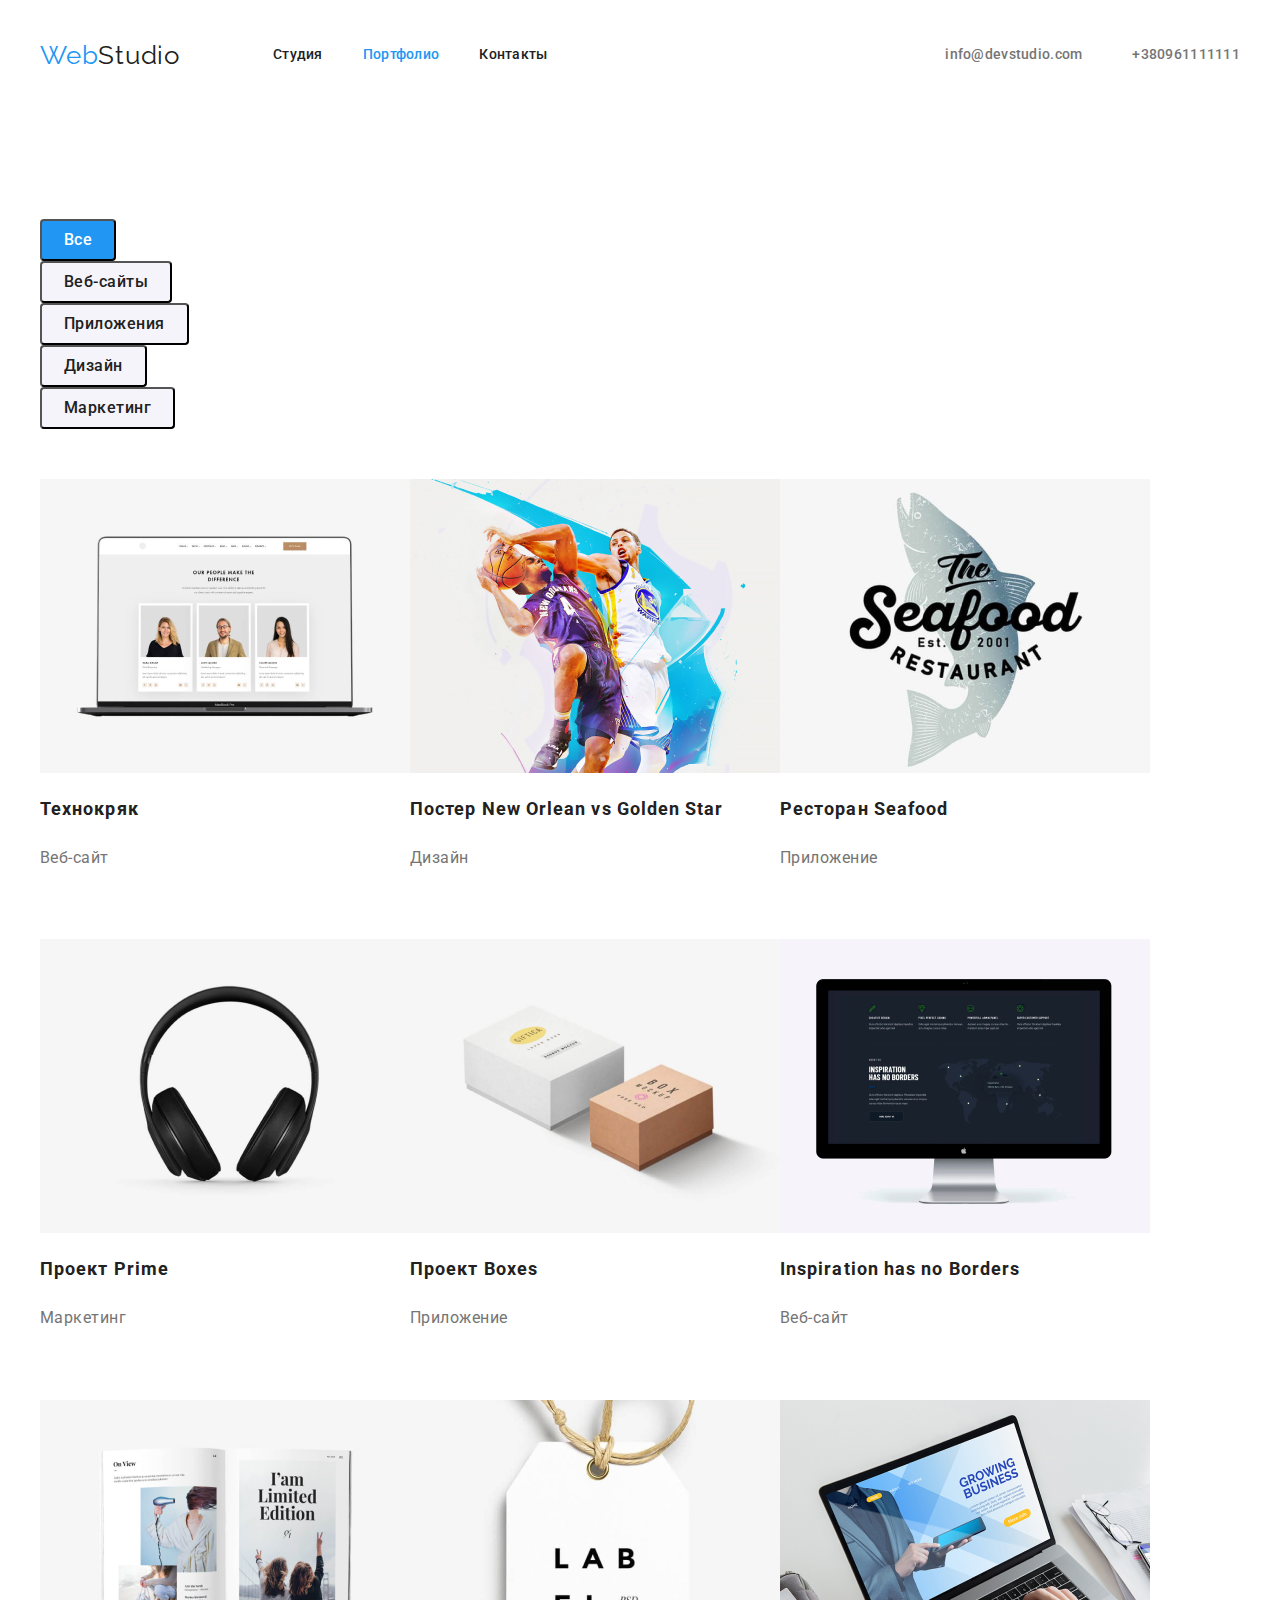
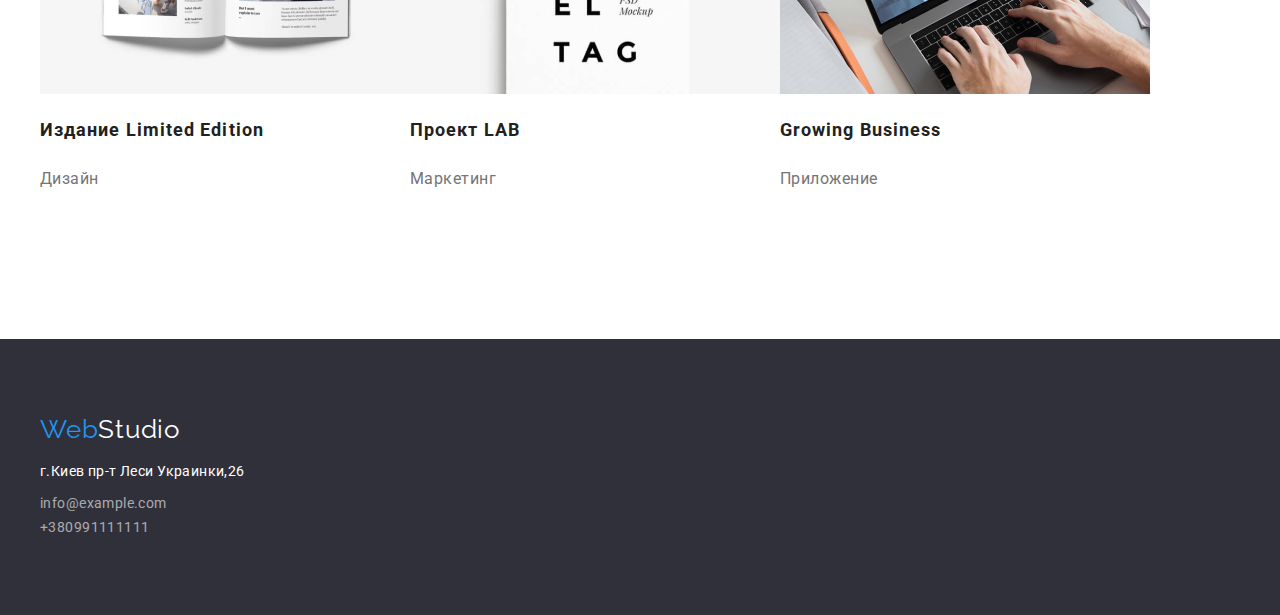
==== portfolio.html @ 878c1b2a "Add general" ====
<!DOCTYPE html>
<html lang="ru">

<head>
    <meta charset="UTF-8" />
    <meta http-equiv="X-UA-Compatible" content="IE=edge" />
    <meta name="viewport" content="width=device-width,initial-scale=1.0" />
    <title>Portfolio</title>
    <link rel="stylesheet"
        href="https://fonts.googleapis.com/css2?family=Raleway:wght@700&family=Roboto:wght@400;500;700;900&display=swap" />
    <link rel="stylesheet"
        href="https://cdnjs.cloudflare.com/ajax/libs/modern-normalize/1.1.0/modern-normalize.min.css" />
    <link rel="stylesheet" href="./css/styles.css" />
</head>

<body>
    <header class="page-header">
        <div class="container main-nav">
            <a href="" class="logo">Web<span class="subject">Studio</span></a>
            <nav>
                <ul class="navigations">
                    <li class="navigat"><a class="site-nav" href="./index.html" name="Студия">Студия</a></li>
                    <li class="navigat"><a class="site-item" href="" name="Порифолио">Портфолио</a></li>
                    <li class="navigat"><a class="site-nav" href="" name="Контакты">Контакты</a></li>
                </ul>
            </nav>
            <ul class="social-links">
                <li class="social"><a href="mailto:info@devstudio.com">info@devstudio.com</a></li>
                <li class="social"><a href="tel:+380961111111">+380961111111</a></li>
            </ul>
        </div>
    </header>
    <main class="main">
        <section class="section">
            <div class="container">
                <ul class="navigation">
                    <li><button class="link">Все</button></li>
                    <li><button class="btn">Веб-сайты</button></li>
                    <li><button class="btn">Приложения</button></li>
                    <li><button class="btn">Дизайн</button></li>
                    <li><button class="btn">Маркетинг</button></li>
                </ul>
                <ul class="content">
                    <li class="basket">
                        <a href=""><img src="./images/img-14.jpg" alt="фото1" width="370" height="294" />
                            <h3 class="title-item">Технокряк</h3>
                            <p class="content-text">Веб-сайт</p>
                        </a>
                    </li>
                    <li class="basket">
                        <a href=""><img src="./images/img-15.jpg" alt="фото2" width="370" height="294" />
                            <h3 class="title-item">Постер New Orlean vs Golden Star</h3>
                            <p class="content-text">Дизайн</p>
                        </a>
                    </li>
                    <li class="basket">
                        <a href=""><img src="./images/img-16.jpg" alt="фото3" width="370" height="294" />
                            <h3 class="title-item">Ресторан Seafood</h3>
                            <p class="content-text">Приложение</p>
                        </a>
                    </li>
                    <li class="basket">
                        <a href=""><img src="./images/img-18.jpg" alt="фото4" width="370" height="294" />
                            <h3 class="title-item">Проект Prime</h3>
                            <p class="content-text">Маркетинг</p>
                        </a>
                    </li>
                    <li class="basket">
                        <a href=""><img src="./images/img-19.jpg" alt="фото5" width="370" height="294" />
                            <h3 class="title-item">Проект Boxes</h3>
                            <p class="content-text">Приложение</p>
                        </a>
                    </li>
                    <li class="basket">
                        <a href=""><img src="./images/img-20.jpg" alt="фото6" width="370" height="294" />
                            <h3 class="title-item">Inspiration has no Borders</h3>
                            <p class="content-text">Веб-сайт</p>
                        </a>
                    </li>
                    <li class="basket-down">
                        <a href=""><img src="./images/img-21.jpg" alt="фото7" width="370" height="294" />
                            <h3 class="title-item">Издание Limited Edition</h3>
                            <p class="content-text">Дизайн</p>
                        </a>
                    </li>
                    <li class="basket-down">
                        <a href=""><img src="./images/img-22.jpg" alt="фото8" width="370" height="294" />
                            <h3 class="title-item">Проект LAB</h3>
                            <p class="content-text">Маркетинг</p>
                        </a>
                    </li>
                    <li class="basket-down">
                        <a href=""><img src="./images/img-23.jpg" alt="фото9" width="370" height="294" />
                            <h3 class="title-item">Growing Business</h3>
                            <p class="content-text">Приложение</p>
                        </a>
                    </li>
                </ul>
            </div>
        </section>
    </main>
    <footer class="footer">
        <div class="container">
            <a href="" class="logo-footer">Web<span class="subject-footer">Studio</span></a>
            <address>
                <p class="adress">г.Киев пр-т Леси Украинки,26</p>
                <ul class="social-items">
                    <li><a class="mail" href="mailto:info@example.com">info@example.com</a>
                    <li>
                    <li><a href="tel:=+380991111111">+380991111111</a></li>
                </ul>
            </address>
        </div>
    </footer>
</body>

</html>
---- css/styles.css ----
html {
  box-sizing: border-box;
}
*,
*::before,
*::after {
  box-sizing: inherit;
}
:root {
  --primary-text-color: #757575;
  --title-text-color: #212121;
  --accent-color: #2196f3;
  --main-background-color: #ffffff;
  --color-hero-footer: #2f303a;
}
body {
  color: var(--primary-text-color);
  font-family: Roboto, sans-serif;
}
ul {
  list-style: none;
  padding: 0;
  margin: 0;
}
a {
  text-decoration: none;
}
address {
  font-style: normal;
}
img {
  display: block;
}
.container {
  margin-left: auto;
  margin-right: auto;
  padding-top: 15px;
  padding-bottom: 15px;
  width: 1200px;
}
.main-nav {
  display: flex;
  align-items: center;
}
.main,
.list,
.section {
  background-color: var(--main-background-color);
}
.section,
.team,
.list {
  padding-top: 94px;
  padding-bottom: 94px;
}
.page-header {
  background-color: var(--main-background-color);
}
.logo,
.logo-footer {
  color: var(--accent-color);
  font-family: Raleway, sans-serif;
  font-size: 26px;
  line-height: 1.19;
  letter-spacing: 0.03em;
}
.navigations {
  display: flex;
  margin-left: 93px;
}
.navigations .navigat:not(:last-child) {
  margin-right: 40px;
}
.subject {
  color: var(--title-text-color);
}
.site-item {
  color: var(--accent-color);
}
.site-nav {
  color: var(--title-text-color);
}
.navigations,
.social-links {
  font-weight: 500;
  font-size: 14px;
  line-height: 1.14;
  letter-spacing: 0.02em;
}
.site-item,
.site-nav {
  display: block;
  padding-top: 32px;
  padding-bottom: 32px;
}
.site-nav:hover,
.site-nav:focus,
.site-item:hover,
.site-item:focus {
  color: var(--accent-color);
}
.social-links a {
  color: var(--primary-text-color);
}
.social-links a:hover,
.social-links a:focus {
  color: var(--accent-color);
}
.social-links {
  display: flex;
  margin-left: auto;
}
.social-links .social + .social {
  margin-left: 50px;
}
.hero {
  background-color: var(--color-hero-footer);
  text-align: center;
}
.hero-title {
  margin-top: 0;
  margin-bottom: 30px;
  color: var(--main-background-color);
  font-weight: 900;
  font-size: 44px;
  line-height: 1.36;
  text-align: center;
  letter-spacing: 0.06em;
  text-transform: uppercase;
}
.button {
  display: inline-block;
  color: var(--main-background-color);
  background-color: var(--accent-color);
  cursor: pointer;
  font-weight: 700;
  font-size: 16px;
  line-height: 1.88;
  text-align: center;
  align-items: center;
  letter-spacing: 0.06em;
  border-radius: 4px;
  padding: 10px 32px;
  min-width: 136px;
  margin-bottom: 200px;
}
.button:hover,
.button:focus {
  color: var(--main-background-color);
  background-color: #188ce8;
}
.features {
  display: flex;
}
.features .main {
  background-color: var(--main-background-color);
}
.feature-item,
.activity-item,
.team-list,
.team-item,
.title-item {
  color: var(--title-text-color);
}
.feature-item {
  font-weight: 700;
  font-size: 14px;
  line-height: 1.14;
  letter-spacing: 0.03em;
  text-transform: uppercase;
  margin-bottom: 10px;
}
.feature-item p {
  font-weight: 400;
  font-size: 14px;
  line-height: 1.71;
  letter-spacing: 0.03em;
  margin-bottom: 94px;
}
.activity-item,
.team-list {
  font-weight: 700;
  font-size: 36px;
  line-height: 1.17;
  text-align: center;
  letter-spacing: 0.03em;
  margin-bottom: 50px;
}
.action {
  display: flex;
}
.team {
  background-color: #f5f4fa;
}
.team-item {
  font-weight: 500;
  font-size: 16px;
  line-height: 1.19;
  text-align: center;
  letter-spacing: 0.03em;
  margin-bottom: 10px;
}
.team-prof {
  display: flex;
}
.team-prof p {
  font-weight: 400;
  font-size: 16px;
  line-height: 1.19;
  letter-spacing: 0.03em;
  text-align: center;
}
.footer {
  background-color: var(--color-hero-footer);
  font-weight: 400;
  font-size: 14px;
  line-height: 1.71;
  letter-spacing: 0.03em;
  padding-top: 60px;
  padding-bottom: 60px;
}
.logo-footer {
  margin-bottom: 20px;
}
.subject-footer {
  color: var(--main-background-color);
}
.adress {
  color: var(--main-background-color);
  margin-bottom: 9px;
}
.mail {
  margin-bottom: 9px;
}
.social-items a {
  color: rgba(255, 255, 255, 0.6);
}
.social-items a:hover,
.social-items a:focus {
  color: var(--accent-color);
}
.navigation {
  display: inline-block;
  margin-bottom: 50px;
}
.btn {
  display: inline-block;
  color: var(--title-text-color);
  background-color: #f5f4fa;
  cursor: pointer;
  font-weight: 500;
  font-size: 16px;
  line-height: 1.63;
  letter-spacing: 0.03em;
  text-align: center;
  border-radius: 4px;
  padding: 6px 22px;
  min-width: 59px;
}
.link {
  display: inline-block;
  color: var(--main-background-color);
  background-color: var(--accent-color);
  cursor: pointer;
  font-weight: 500;
  font-size: 16px;
  line-height: 1.63;
  letter-spacing: 0.03em;
  text-align: center;
  border-radius: 4px;
  padding: 6px 22px;
  min-width: 29px;
}
.btn:hover,
.btn:focus,
.link:hover,
.link:focus {
  color: var(--main-background-color);
  background-color: var(--accent-color);
}
.content {
  display: flex;
  flex-wrap: wrap;
}
.basket {
  margin-bottom: 30px;
}
.basket,
.basket-down {
  padding-bottom: 20px;
}
.content h3 {
  font-weight: 700;
  font-size: 18px;
  line-height: 2;
  letter-spacing: 0.06em;
  margin-bottom: 4px;
}
.content p {
  font-weight: 400;
  font-size: 16px;
  line-height: 1.88;
  letter-spacing: 0.03em;
}
.content-text {
  color: var(--primary-text-color);
}
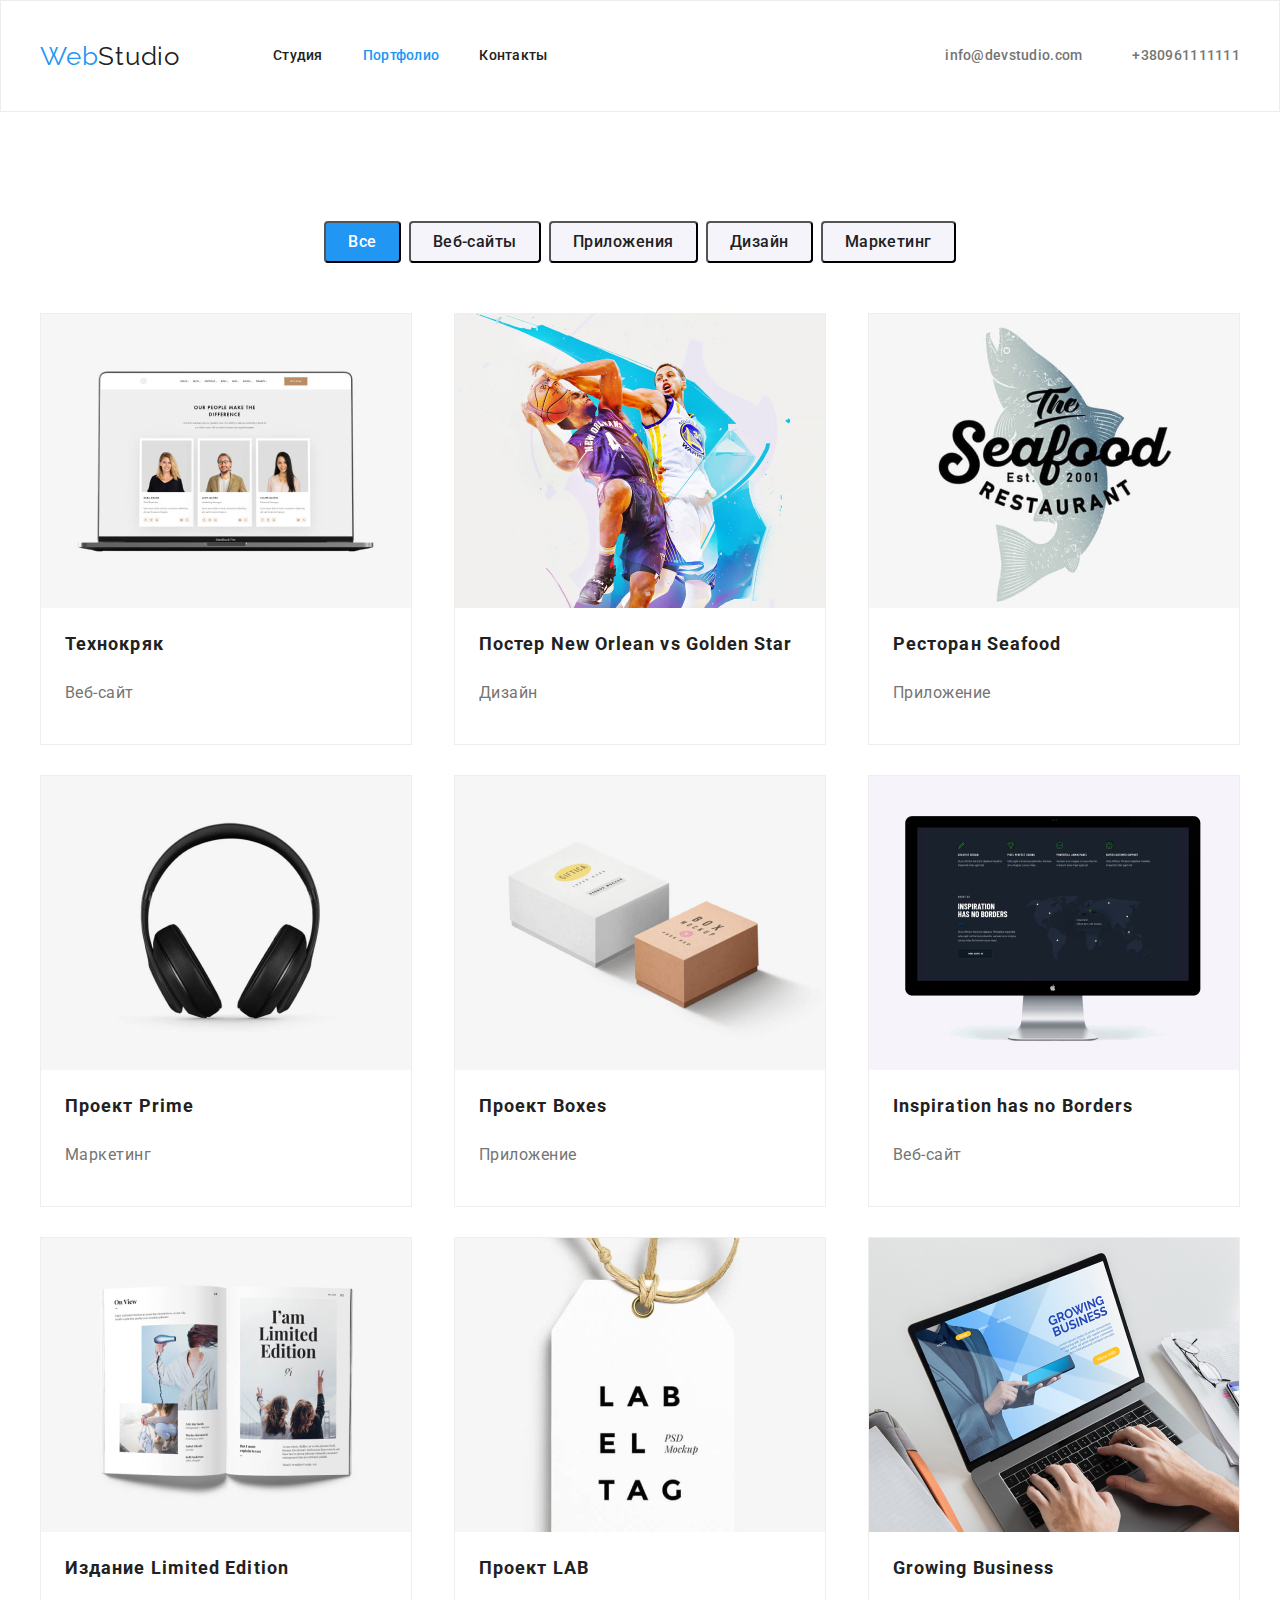
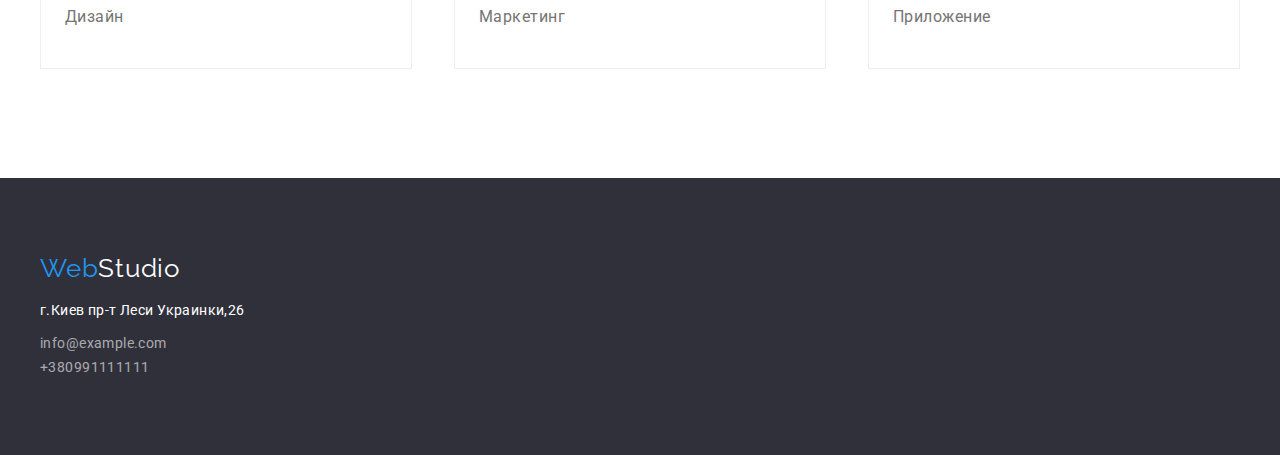
==== commit 1dcf4ab8: "Add flex" ====
--- a/portfolio.html
+++ b/portfolio.html
@@ -31,68 +31,86 @@
         </div>
     </header>
     <main class="main">
-        <section class="section">
+        <section class="sections">
             <div class="container">
                 <ul class="navigation">
-                    <li><button class="link">Все</button></li>
-                    <li><button class="btn">Веб-сайты</button></li>
-                    <li><button class="btn">Приложения</button></li>
-                    <li><button class="btn">Дизайн</button></li>
-                    <li><button class="btn">Маркетинг</button></li>
+                    <li class="push"><button class="link">Все</button></li>
+                    <li class="push"><button class="btn">Веб-сайты</button></li>
+                    <li class="push"><button class="btn">Приложения</button></li>
+                    <li class="push"><button class="btn">Дизайн</button></li>
+                    <li class="push"><button class="btn">Маркетинг</button></li>
                 </ul>
                 <ul class="content">
                     <li class="basket">
                         <a href=""><img src="./images/img-14.jpg" alt="фото1" width="370" height="294" />
-                            <h3 class="title-item">Технокряк</h3>
+                            <div class="padding">
+                                <h3 class="title-item">Технокряк</h3>
                             <p class="content-text">Веб-сайт</p>
+                        </div>
                         </a>
                     </li>
                     <li class="basket">
                         <a href=""><img src="./images/img-15.jpg" alt="фото2" width="370" height="294" />
-                            <h3 class="title-item">Постер New Orlean vs Golden Star</h3>
+                            <div class="padding">
+                                <h3 class="title-item">Постер New Orlean vs Golden Star</h3>
                             <p class="content-text">Дизайн</p>
+                            </div>
                         </a>
                     </li>
                     <li class="basket">
                         <a href=""><img src="./images/img-16.jpg" alt="фото3" width="370" height="294" />
-                            <h3 class="title-item">Ресторан Seafood</h3>
+                            <div class="padding">
+                                <h3 class="title-item">Ресторан Seafood</h3>
                             <p class="content-text">Приложение</p>
+                            </div>
                         </a>
                     </li>
                     <li class="basket">
                         <a href=""><img src="./images/img-18.jpg" alt="фото4" width="370" height="294" />
-                            <h3 class="title-item">Проект Prime</h3>
+                            <div class="padding">
+                                <h3 class="title-item">Проект Prime</h3>
                             <p class="content-text">Маркетинг</p>
+                            </div>
                         </a>
                     </li>
                     <li class="basket">
                         <a href=""><img src="./images/img-19.jpg" alt="фото5" width="370" height="294" />
-                            <h3 class="title-item">Проект Boxes</h3>
+                            <div class="padding">
+                                <h3 class="title-item">Проект Boxes</h3>
                             <p class="content-text">Приложение</p>
+                            </div>
                         </a>
                     </li>
                     <li class="basket">
                         <a href=""><img src="./images/img-20.jpg" alt="фото6" width="370" height="294" />
-                            <h3 class="title-item">Inspiration has no Borders</h3>
+                            <div class="padding">
+                                <h3 class="title-item">Inspiration has no Borders</h3>
                             <p class="content-text">Веб-сайт</p>
+                            </div>
                         </a>
                     </li>
                     <li class="basket-down">
                         <a href=""><img src="./images/img-21.jpg" alt="фото7" width="370" height="294" />
-                            <h3 class="title-item">Издание Limited Edition</h3>
+                            <div class="padding">
+                                <h3 class="title-item">Издание Limited Edition</h3>
                             <p class="content-text">Дизайн</p>
+                            </div>
                         </a>
                     </li>
                     <li class="basket-down">
                         <a href=""><img src="./images/img-22.jpg" alt="фото8" width="370" height="294" />
-                            <h3 class="title-item">Проект LAB</h3>
+                            <div class="padding">
+                                <h3 class="title-item">Проект LAB</h3>
                             <p class="content-text">Маркетинг</p>
+                            </div>
                         </a>
                     </li>
                     <li class="basket-down">
                         <a href=""><img src="./images/img-23.jpg" alt="фото9" width="370" height="294" />
-                            <h3 class="title-item">Growing Business</h3>
+                            <div class="padding">
+                                <h3 class="title-item">Growing Business</h3>
                             <p class="content-text">Приложение</p>
+                            </div>
                         </a>
                     </li>
                 </ul>
--- a/css/styles.css
+++ b/css/styles.css
@@ -47,14 +47,18 @@
 .section {
   background-color: var(--main-background-color);
 }
-.section,
 .team,
-.list {
+.list,
+.sections {
   padding-top: 94px;
   padding-bottom: 94px;
 }
+.section {
+  padding-bottom: 94px;
+}
 .page-header {
   background-color: var(--main-background-color);
+  border: 1px solid #ececec;
 }
 .logo,
 .logo-footer {
@@ -116,6 +120,8 @@
 .hero {
   background-color: var(--color-hero-footer);
   text-align: center;
+  padding-top: 200px;
+  padding-bottom: 200px;
 }
 .hero-title {
   margin-top: 0;
@@ -142,7 +148,7 @@
   border-radius: 4px;
   padding: 10px 32px;
   min-width: 136px;
-  margin-bottom: 200px;
+  margin-bottom: 0;
 }
 .button:hover,
 .button:focus {
@@ -152,7 +158,11 @@
 .features {
   display: flex;
 }
-.features .main {
+.features .benefit:not(:last-child) {
+  margin-right: 30px;
+}
+.features,
+.main {
   background-color: var(--main-background-color);
 }
 .feature-item,
@@ -189,6 +199,12 @@
 .action {
   display: flex;
 }
+.action .photo:not(:last-child) {
+  margin-right: 30px;
+}
+.team-prof .person:not(:last-child) {
+  margin-right: 30px;
+}
 .team {
   background-color: #f5f4fa;
 }
@@ -199,6 +215,7 @@
   text-align: center;
   letter-spacing: 0.03em;
   margin-bottom: 10px;
+  margin-top: 30px;
 }
 .team-prof {
   display: flex;
@@ -209,6 +226,12 @@
   line-height: 1.19;
   letter-spacing: 0.03em;
   text-align: center;
+}
+.person {
+  background-color: var(--main-background-color);
+}
+.profession {
+  margin-bottom: 30px;
 }
 .footer {
   background-color: var(--color-hero-footer);
@@ -242,6 +265,11 @@
 .navigation {
   display: inline-block;
   margin-bottom: 50px;
+  display: flex;
+  justify-content: center;
+}
+.navigation .push:not(:last-child) {
+  margin-right: 8px;
 }
 .btn {
   display: inline-block;
@@ -281,13 +309,29 @@
 .content {
   display: flex;
   flex-wrap: wrap;
+  justify-content: space-between;
 }
 .basket {
   margin-bottom: 30px;
+  border: 1px solid #eeeeee;
+}
+.basket-down {
+  margin-bottom: 0;
+  border: 1px solid #eeeeee;
+}
+.padding {
+  padding-left: 24px;
+  padding-right: 24px;
 }
 .basket,
 .basket-down {
   padding-bottom: 20px;
+}
+.basket :nth-child(3n) {
+  margin-right: 0;
+}
+.basket-down:nth-child(3n) {
+  margin-right: 0;
 }
 .content h3 {
   font-weight: 700;
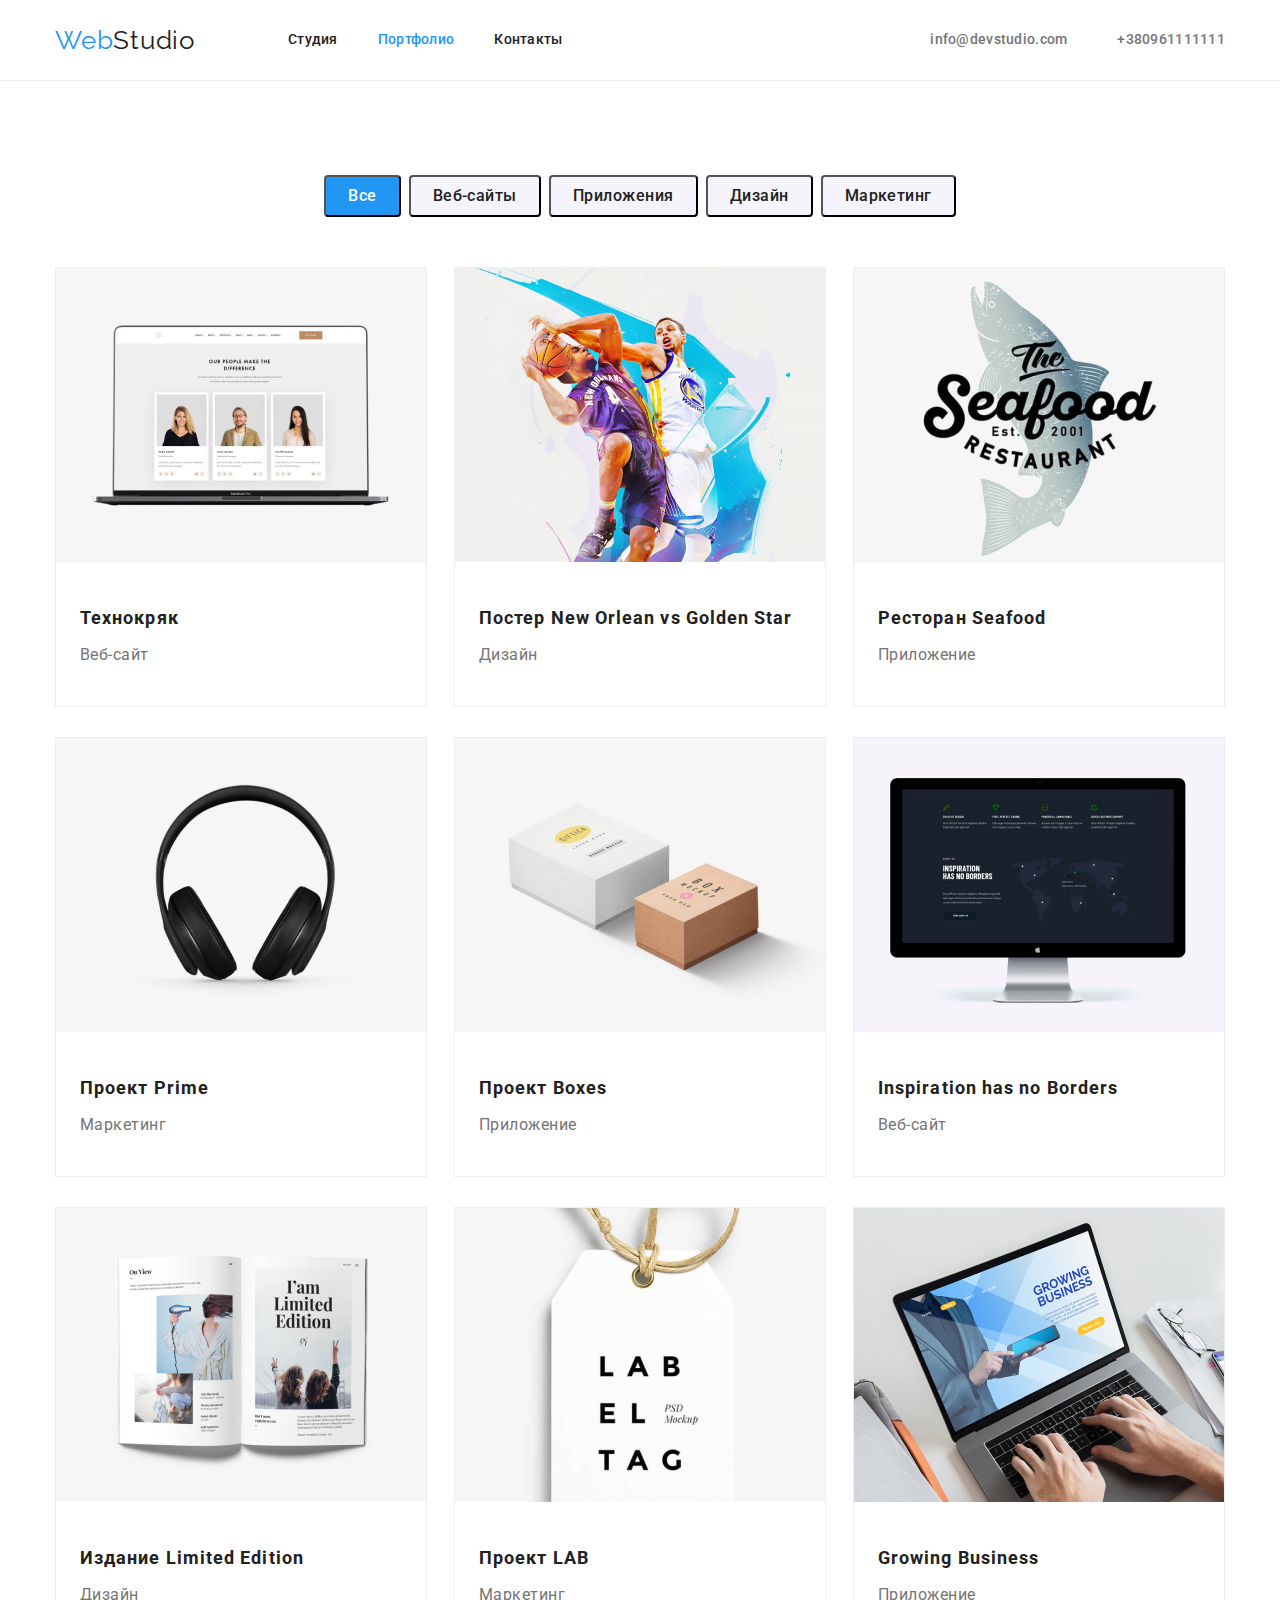
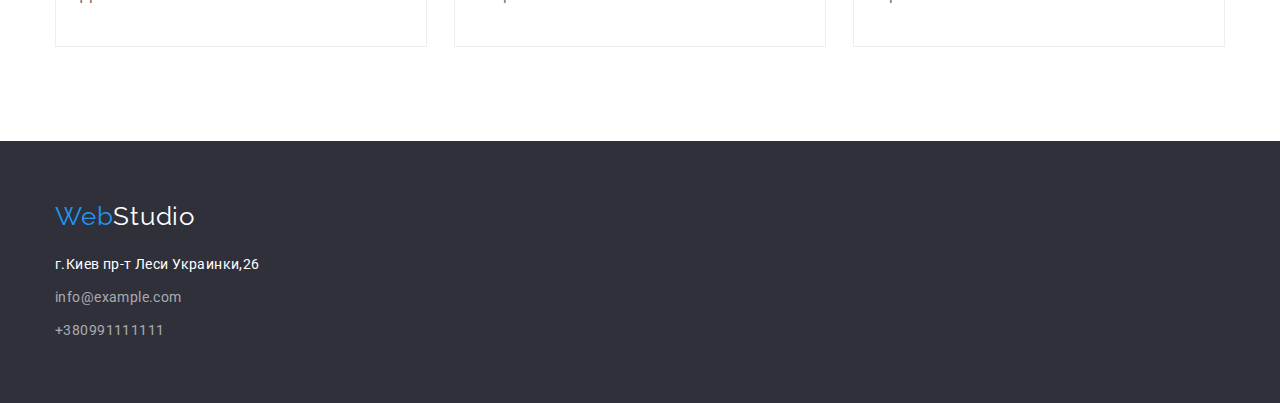
==== commit 43f9d310: "Add final correction" ====
--- a/portfolio.html
+++ b/portfolio.html
@@ -17,7 +17,7 @@
     <header class="page-header">
         <div class="container main-nav">
             <a href="" class="logo">Web<span class="subject">Studio</span></a>
-            <nav>
+            <nav class="panel">
                 <ul class="navigations">
                     <li class="navigat"><a class="site-nav" href="./index.html" name="Студия">Студия</a></li>
                     <li class="navigat"><a class="site-item" href="" name="Порифолио">Портфолио</a></li>
@@ -45,15 +45,15 @@
                         <a href=""><img src="./images/img-14.jpg" alt="фото1" width="370" height="294" />
                             <div class="padding">
                                 <h3 class="title-item">Технокряк</h3>
-                            <p class="content-text">Веб-сайт</p>
-                        </div>
+                                <p class="content-text">Веб-сайт</p>
+                            </div>
                         </a>
                     </li>
                     <li class="basket">
                         <a href=""><img src="./images/img-15.jpg" alt="фото2" width="370" height="294" />
                             <div class="padding">
                                 <h3 class="title-item">Постер New Orlean vs Golden Star</h3>
-                            <p class="content-text">Дизайн</p>
+                                <p class="content-text">Дизайн</p>
                             </div>
                         </a>
                     </li>
@@ -61,7 +61,7 @@
                         <a href=""><img src="./images/img-16.jpg" alt="фото3" width="370" height="294" />
                             <div class="padding">
                                 <h3 class="title-item">Ресторан Seafood</h3>
-                            <p class="content-text">Приложение</p>
+                                <p class="content-text">Приложение</p>
                             </div>
                         </a>
                     </li>
@@ -69,7 +69,7 @@
                         <a href=""><img src="./images/img-18.jpg" alt="фото4" width="370" height="294" />
                             <div class="padding">
                                 <h3 class="title-item">Проект Prime</h3>
-                            <p class="content-text">Маркетинг</p>
+                                <p class="content-text">Маркетинг</p>
                             </div>
                         </a>
                     </li>
@@ -77,7 +77,7 @@
                         <a href=""><img src="./images/img-19.jpg" alt="фото5" width="370" height="294" />
                             <div class="padding">
                                 <h3 class="title-item">Проект Boxes</h3>
-                            <p class="content-text">Приложение</p>
+                                <p class="content-text">Приложение</p>
                             </div>
                         </a>
                     </li>
@@ -85,7 +85,7 @@
                         <a href=""><img src="./images/img-20.jpg" alt="фото6" width="370" height="294" />
                             <div class="padding">
                                 <h3 class="title-item">Inspiration has no Borders</h3>
-                            <p class="content-text">Веб-сайт</p>
+                                <p class="content-text">Веб-сайт</p>
                             </div>
                         </a>
                     </li>
@@ -93,7 +93,7 @@
                         <a href=""><img src="./images/img-21.jpg" alt="фото7" width="370" height="294" />
                             <div class="padding">
                                 <h3 class="title-item">Издание Limited Edition</h3>
-                            <p class="content-text">Дизайн</p>
+                                <p class="content-text">Дизайн</p>
                             </div>
                         </a>
                     </li>
@@ -101,7 +101,7 @@
                         <a href=""><img src="./images/img-22.jpg" alt="фото8" width="370" height="294" />
                             <div class="padding">
                                 <h3 class="title-item">Проект LAB</h3>
-                            <p class="content-text">Маркетинг</p>
+                                <p class="content-text">Маркетинг</p>
                             </div>
                         </a>
                     </li>
@@ -109,7 +109,7 @@
                         <a href=""><img src="./images/img-23.jpg" alt="фото9" width="370" height="294" />
                             <div class="padding">
                                 <h3 class="title-item">Growing Business</h3>
-                            <p class="content-text">Приложение</p>
+                                <p class="content-text">Приложение</p>
                             </div>
                         </a>
                     </li>
@@ -121,12 +121,14 @@
         <div class="container">
             <a href="" class="logo-footer">Web<span class="subject-footer">Studio</span></a>
             <address>
-                <p class="adress">г.Киев пр-т Леси Украинки,26</p>
+                <div class="navigator">
+                    <p class="adress">г.Киев пр-т Леси Украинки,26</p>
                 <ul class="social-items">
-                    <li><a class="mail" href="mailto:info@example.com">info@example.com</a>
+                    <li class="post"><a class="mail" href="mailto:info@example.com">info@example.com</a>
                     <li>
-                    <li><a href="tel:=+380991111111">+380991111111</a></li>
+                    <li class="phone"><a href="tel:=+380991111111">+380991111111</a></li>
                 </ul>
+                </div>
             </address>
         </div>
     </footer>
--- a/css/styles.css
+++ b/css/styles.css
@@ -25,6 +25,15 @@
 a {
   text-decoration: none;
 }
+h3 {
+  margin-bottom: 0;
+}
+h2 {
+  margin-top: 0;
+}
+p {
+  margin-top: 0;
+}
 address {
   font-style: normal;
 }
@@ -34,8 +43,8 @@
 .container {
   margin-left: auto;
   margin-right: auto;
-  padding-top: 15px;
-  padding-bottom: 15px;
+  padding-left: 15px;
+  padding-right: 15px;
   width: 1200px;
 }
 .main-nav {
@@ -58,7 +67,7 @@
 }
 .page-header {
   background-color: var(--main-background-color);
-  border: 1px solid #ececec;
+  border-bottom: 1px solid #ececec;
 }
 .logo,
 .logo-footer {
@@ -68,9 +77,11 @@
   line-height: 1.19;
   letter-spacing: 0.03em;
 }
+.panel {
+  margin-left: 93px;
+}
 .navigations {
   display: flex;
-  margin-left: 93px;
 }
 .navigations .navigat:not(:last-child) {
   margin-right: 40px;
@@ -161,6 +172,9 @@
 .features .benefit:not(:last-child) {
   margin-right: 30px;
 }
+.benefit {
+  width: 270px;
+}
 .features,
 .main {
   background-color: var(--main-background-color);
@@ -208,14 +222,18 @@
 .team {
   background-color: #f5f4fa;
 }
+.performance {
+  padding-top: 30px;
+  padding-bottom: 30px;
+}
 .team-item {
   font-weight: 500;
   font-size: 16px;
   line-height: 1.19;
   text-align: center;
   letter-spacing: 0.03em;
-  margin-bottom: 10px;
-  margin-top: 30px;
+  margin-top: 0;
+  margin-bottom: 4px;
 }
 .team-prof {
   display: flex;
@@ -229,9 +247,6 @@
 }
 .person {
   background-color: var(--main-background-color);
-}
-.profession {
-  margin-bottom: 30px;
 }
 .footer {
   background-color: var(--color-hero-footer);
@@ -243,27 +258,43 @@
   padding-bottom: 60px;
 }
 .logo-footer {
+  margin-top: 0;
+  margin-right: 0;
   margin-bottom: 20px;
+  margin-left: 0;
 }
 .subject-footer {
   color: var(--main-background-color);
 }
+.navigator {
+  margin-top: 20px;
+  margin-bottom: 0;
+  padding-top: 0px;
+  padding-bottom: 0px;
+}
 .adress {
   color: var(--main-background-color);
+  margin-top: 0px;
   margin-bottom: 9px;
 }
-.mail {
+.post {
+  margin-top: 0px;
   margin-bottom: 9px;
 }
 .social-items a {
   color: rgba(255, 255, 255, 0.6);
 }
+.phone {
+  margin-top: 0;
+  margin-bottom: 0;
+}
 .social-items a:hover,
 .social-items a:focus {
   color: var(--accent-color);
 }
 .navigation {
   display: inline-block;
+  margin-top: 0px;
   margin-bottom: 50px;
   display: flex;
   justify-content: center;
@@ -312,20 +343,20 @@
   justify-content: space-between;
 }
 .basket {
+  margin-top: 0px;
   margin-bottom: 30px;
   border: 1px solid #eeeeee;
 }
 .basket-down {
+  margin-top: 0px;
   margin-bottom: 0;
   border: 1px solid #eeeeee;
 }
 .padding {
+  padding-top: 20px;
+  padding-bottom: 20px;
   padding-left: 24px;
   padding-right: 24px;
-}
-.basket,
-.basket-down {
-  padding-bottom: 20px;
 }
 .basket :nth-child(3n) {
   margin-right: 0;
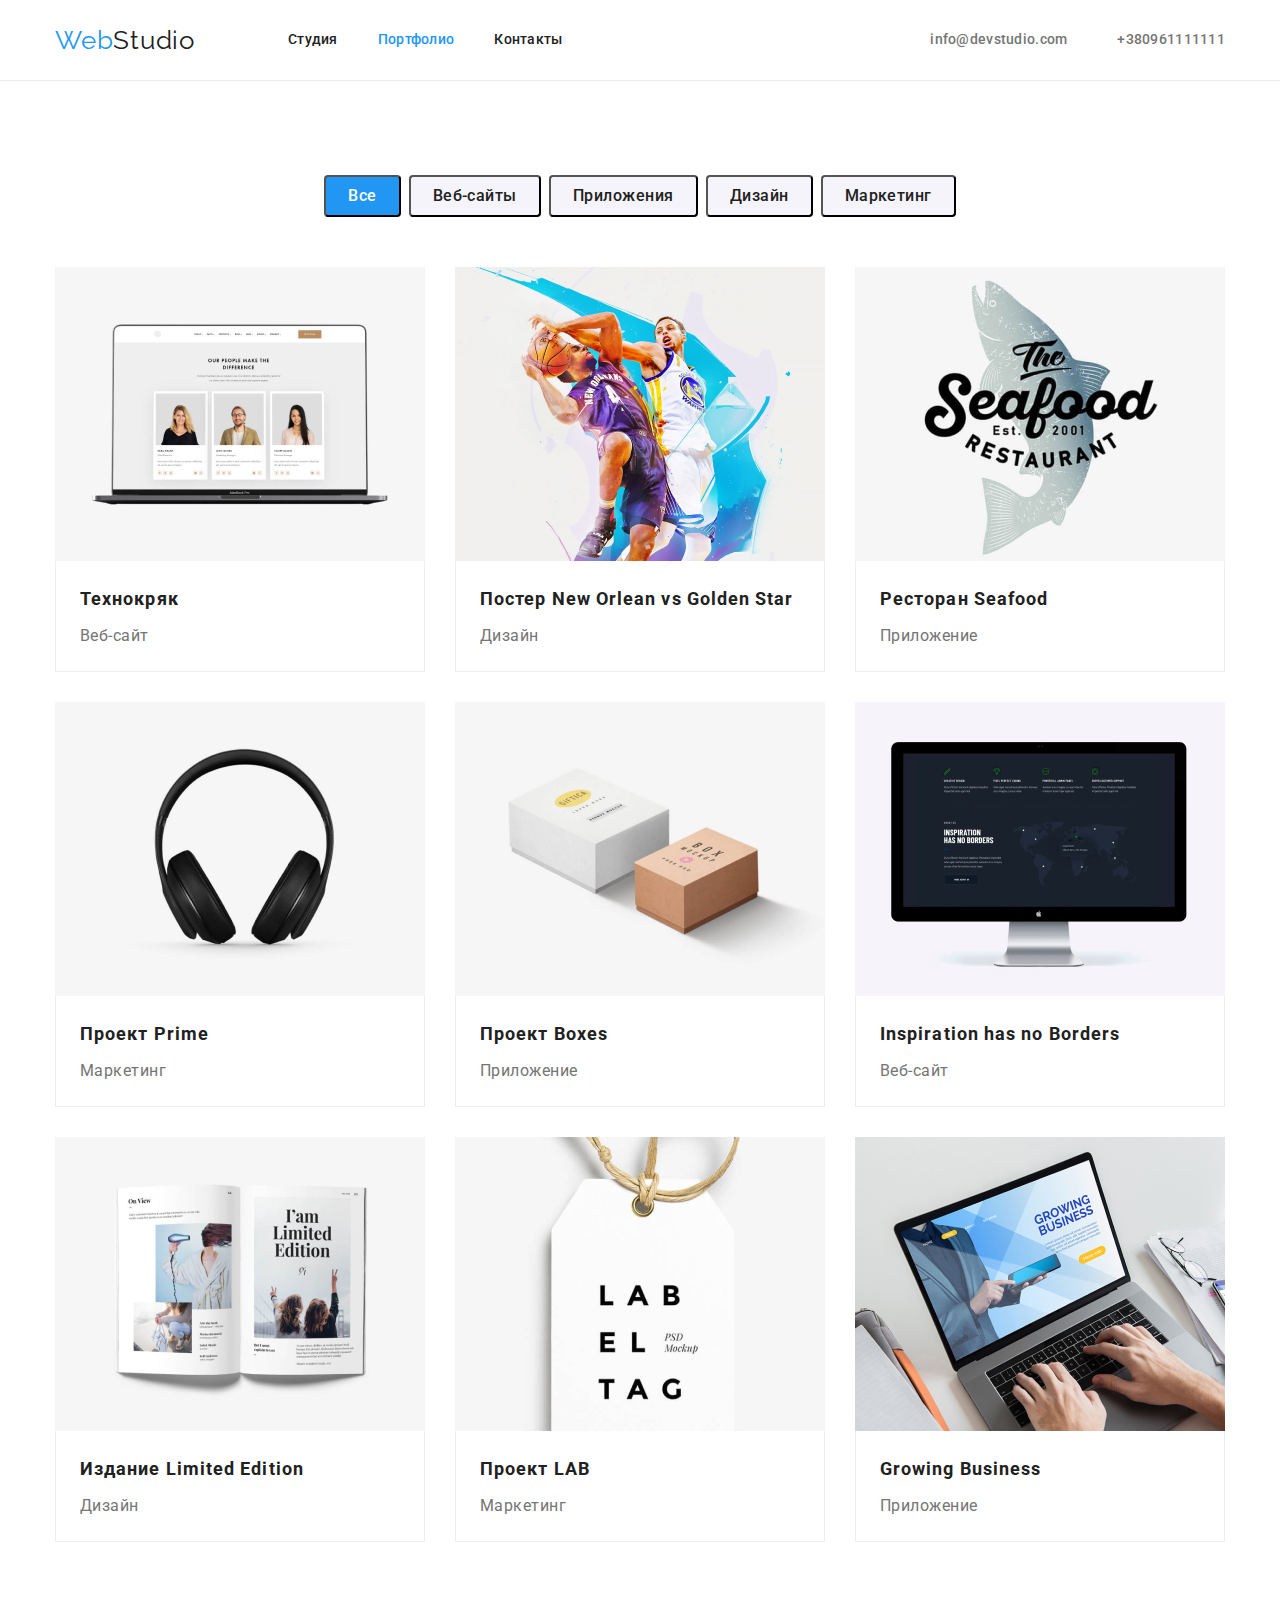
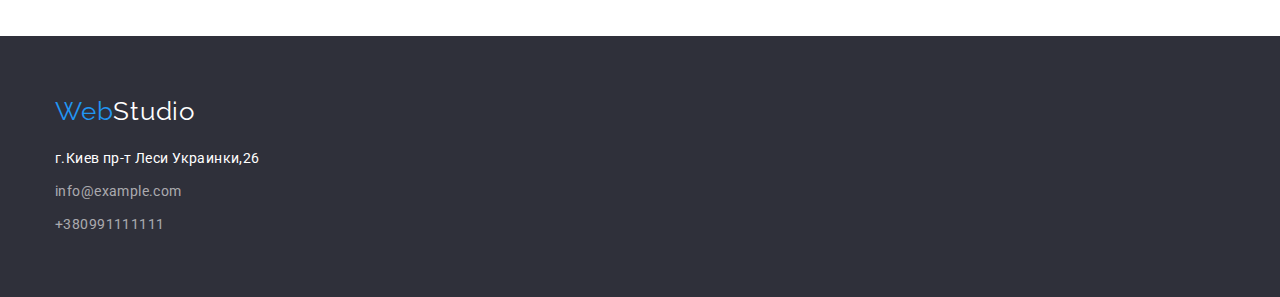
==== commit c7f623f5: "Add correction margin" ====
--- a/portfolio.html
+++ b/portfolio.html
@@ -57,7 +57,7 @@
                             </div>
                         </a>
                     </li>
-                    <li class="basket">
+                    <li class="basket-third">
                         <a href=""><img src="./images/img-16.jpg" alt="фото3" width="370" height="294" />
                             <div class="padding">
                                 <h3 class="title-item">Ресторан Seafood</h3>
@@ -81,7 +81,7 @@
                             </div>
                         </a>
                     </li>
-                    <li class="basket">
+                    <li class="basket-third">
                         <a href=""><img src="./images/img-20.jpg" alt="фото6" width="370" height="294" />
                             <div class="padding">
                                 <h3 class="title-item">Inspiration has no Borders</h3>
@@ -105,7 +105,7 @@
                             </div>
                         </a>
                     </li>
-                    <li class="basket-down">
+                    <li class="basket-down-third">
                         <a href=""><img src="./images/img-23.jpg" alt="фото9" width="370" height="294" />
                             <div class="padding">
                                 <h3 class="title-item">Growing Business</h3>
@@ -121,14 +121,11 @@
         <div class="container">
             <a href="" class="logo-footer">Web<span class="subject-footer">Studio</span></a>
             <address>
-                <div class="navigator">
                     <p class="adress">г.Киев пр-т Леси Украинки,26</p>
                 <ul class="social-items">
                     <li class="post"><a class="mail" href="mailto:info@example.com">info@example.com</a>
-                    <li>
                     <li class="phone"><a href="tel:=+380991111111">+380991111111</a></li>
                 </ul>
-                </div>
             </address>
         </div>
     </footer>
--- a/css/styles.css
+++ b/css/styles.css
@@ -25,13 +25,7 @@
 a {
   text-decoration: none;
 }
-h3 {
-  margin-bottom: 0;
-}
 h2 {
-  margin-top: 0;
-}
-p {
   margin-top: 0;
 }
 address {
@@ -192,14 +186,16 @@
   line-height: 1.14;
   letter-spacing: 0.03em;
   text-transform: uppercase;
+  margin-top: 0px;
   margin-bottom: 10px;
 }
-.feature-item p {
+.text {
   font-weight: 400;
   font-size: 14px;
   line-height: 1.71;
   letter-spacing: 0.03em;
-  margin-bottom: 94px;
+  margin-top: 0px;
+  margin-bottom: 0px;
 }
 .activity-item,
 .team-list {
@@ -213,6 +209,9 @@
 .action {
   display: flex;
 }
+.photo {
+  width: 370px;
+}
 .action .photo:not(:last-child) {
   margin-right: 30px;
 }
@@ -233,20 +232,23 @@
   text-align: center;
   letter-spacing: 0.03em;
   margin-top: 0;
-  margin-bottom: 4px;
+  margin-bottom: 10px;
 }
 .team-prof {
   display: flex;
 }
-.team-prof p {
+.profession {
   font-weight: 400;
   font-size: 16px;
   line-height: 1.19;
   letter-spacing: 0.03em;
   text-align: center;
+  margin-top: 0;
+  margin-bottom: 0;
 }
 .person {
   background-color: var(--main-background-color);
+  width: 270px;
 }
 .footer {
   background-color: var(--color-hero-footer);
@@ -258,6 +260,7 @@
   padding-bottom: 60px;
 }
 .logo-footer {
+  display: inline-block;
   margin-top: 0;
   margin-right: 0;
   margin-bottom: 20px;
@@ -265,12 +268,6 @@
 }
 .subject-footer {
   color: var(--main-background-color);
-}
-.navigator {
-  margin-top: 20px;
-  margin-bottom: 0;
-  padding-top: 0px;
-  padding-bottom: 0px;
 }
 .adress {
   color: var(--main-background-color);
@@ -340,42 +337,59 @@
 .content {
   display: flex;
   flex-wrap: wrap;
-  justify-content: space-between;
 }
 .basket {
   margin-top: 0px;
+  margin-right: 30px;
   margin-bottom: 30px;
-  border: 1px solid #eeeeee;
+  margin-left: 0px;
+  width: 370px;
 }
 .basket-down {
   margin-top: 0px;
-  margin-bottom: 0;
-  border: 1px solid #eeeeee;
+  margin-right: 30px;
+  margin-bottom: 0px;
+  margin-left: 0px;
+  width: 370px;
+}
+.basket-third {
+  margin-top: 0px;
+  margin-right: 0px;
+  margin-bottom: 30px;
+  margin-left: 0px;
+  width: 370px;
+}
+.basket-down-third {
+  margin-top: 0px;
+  margin-right: 0px;
+  margin-bottom: 0px;
+  margin-left: 0px;
+  width: 370px;
 }
 .padding {
   padding-top: 20px;
   padding-bottom: 20px;
   padding-left: 24px;
   padding-right: 24px;
-}
-.basket :nth-child(3n) {
-  margin-right: 0;
-}
-.basket-down:nth-child(3n) {
-  margin-right: 0;
-}
-.content h3 {
+  border-right: 1px solid #eeeeee;
+  border-bottom: 1px solid #eeeeee;
+  border-left: 1px solid #eeeeee;
+}
+.title-item {
   font-weight: 700;
   font-size: 18px;
   line-height: 2;
   letter-spacing: 0.06em;
+  margin-top: 0px;
   margin-bottom: 4px;
 }
-.content p {
+.content-text {
   font-weight: 400;
   font-size: 16px;
   line-height: 1.88;
   letter-spacing: 0.03em;
+  margin-top: 0px;
+  margin-bottom: 0px;
 }
 .content-text {
   color: var(--primary-text-color);
